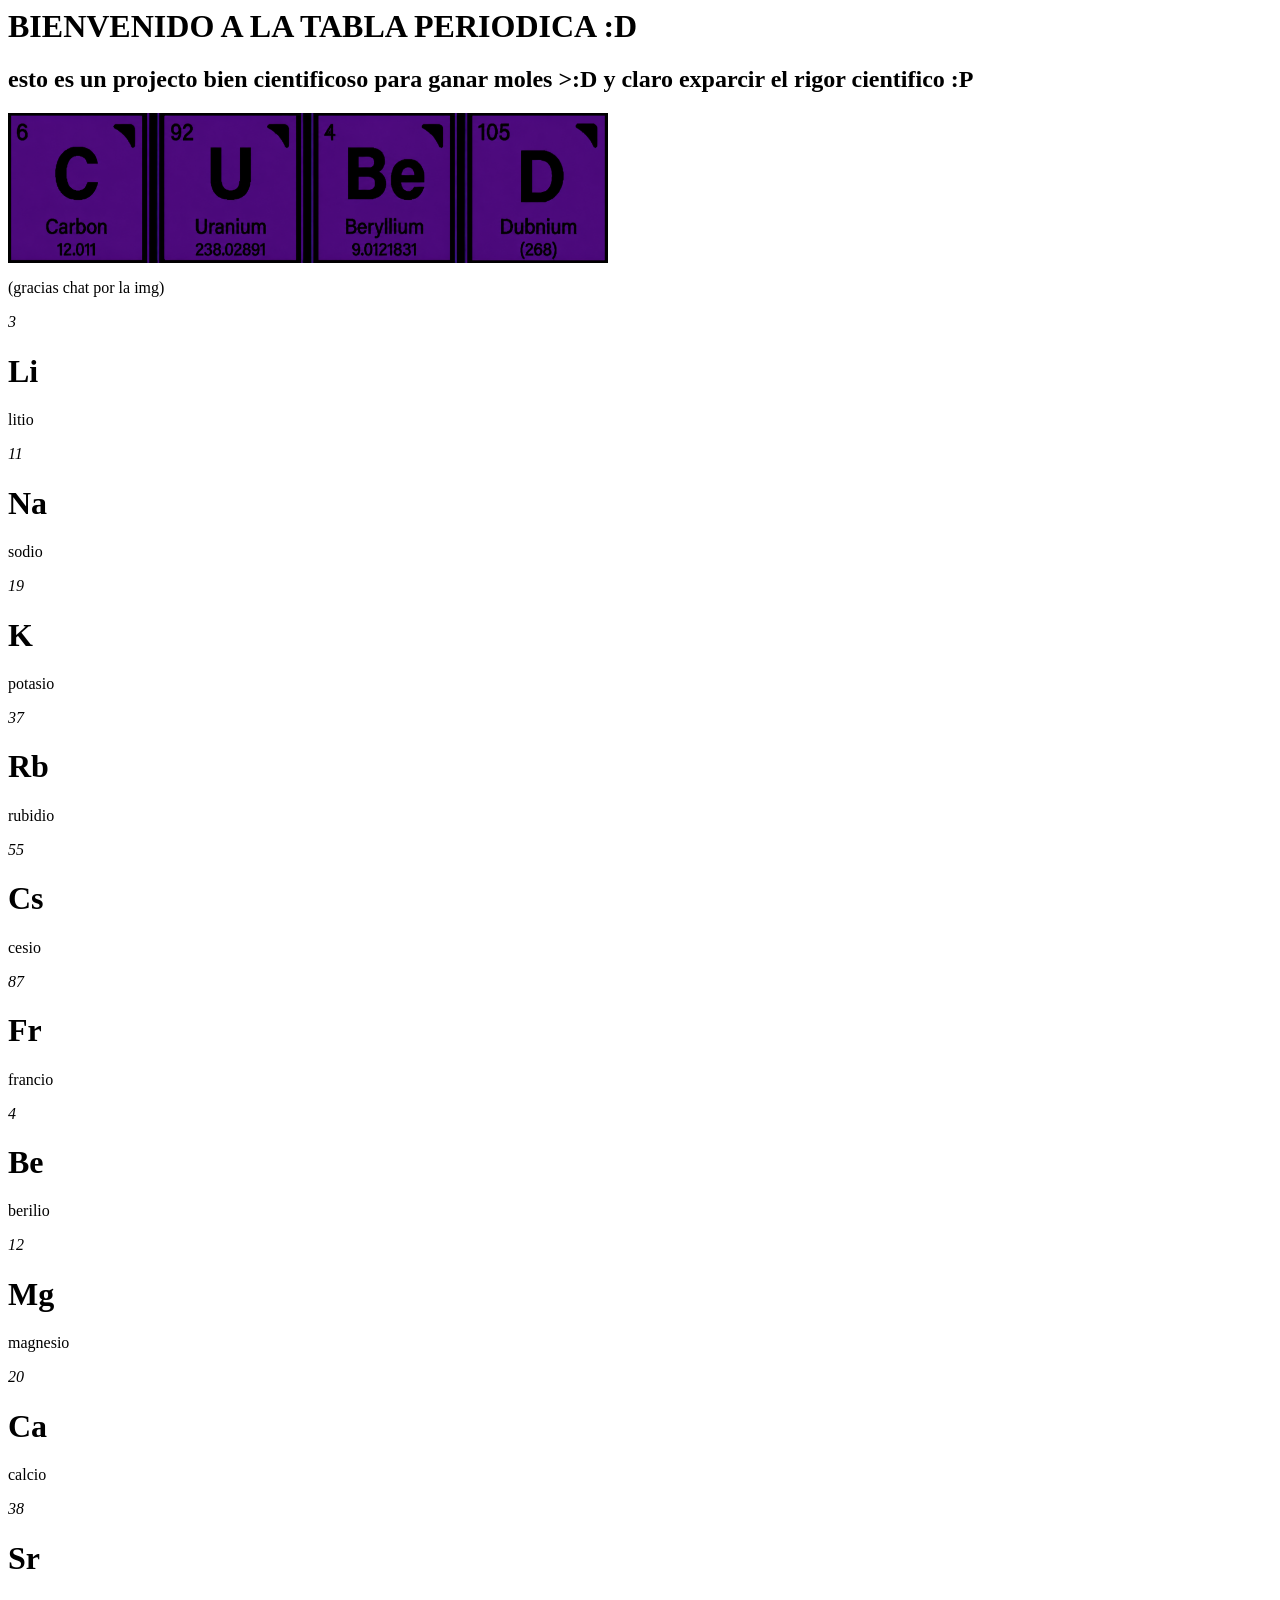
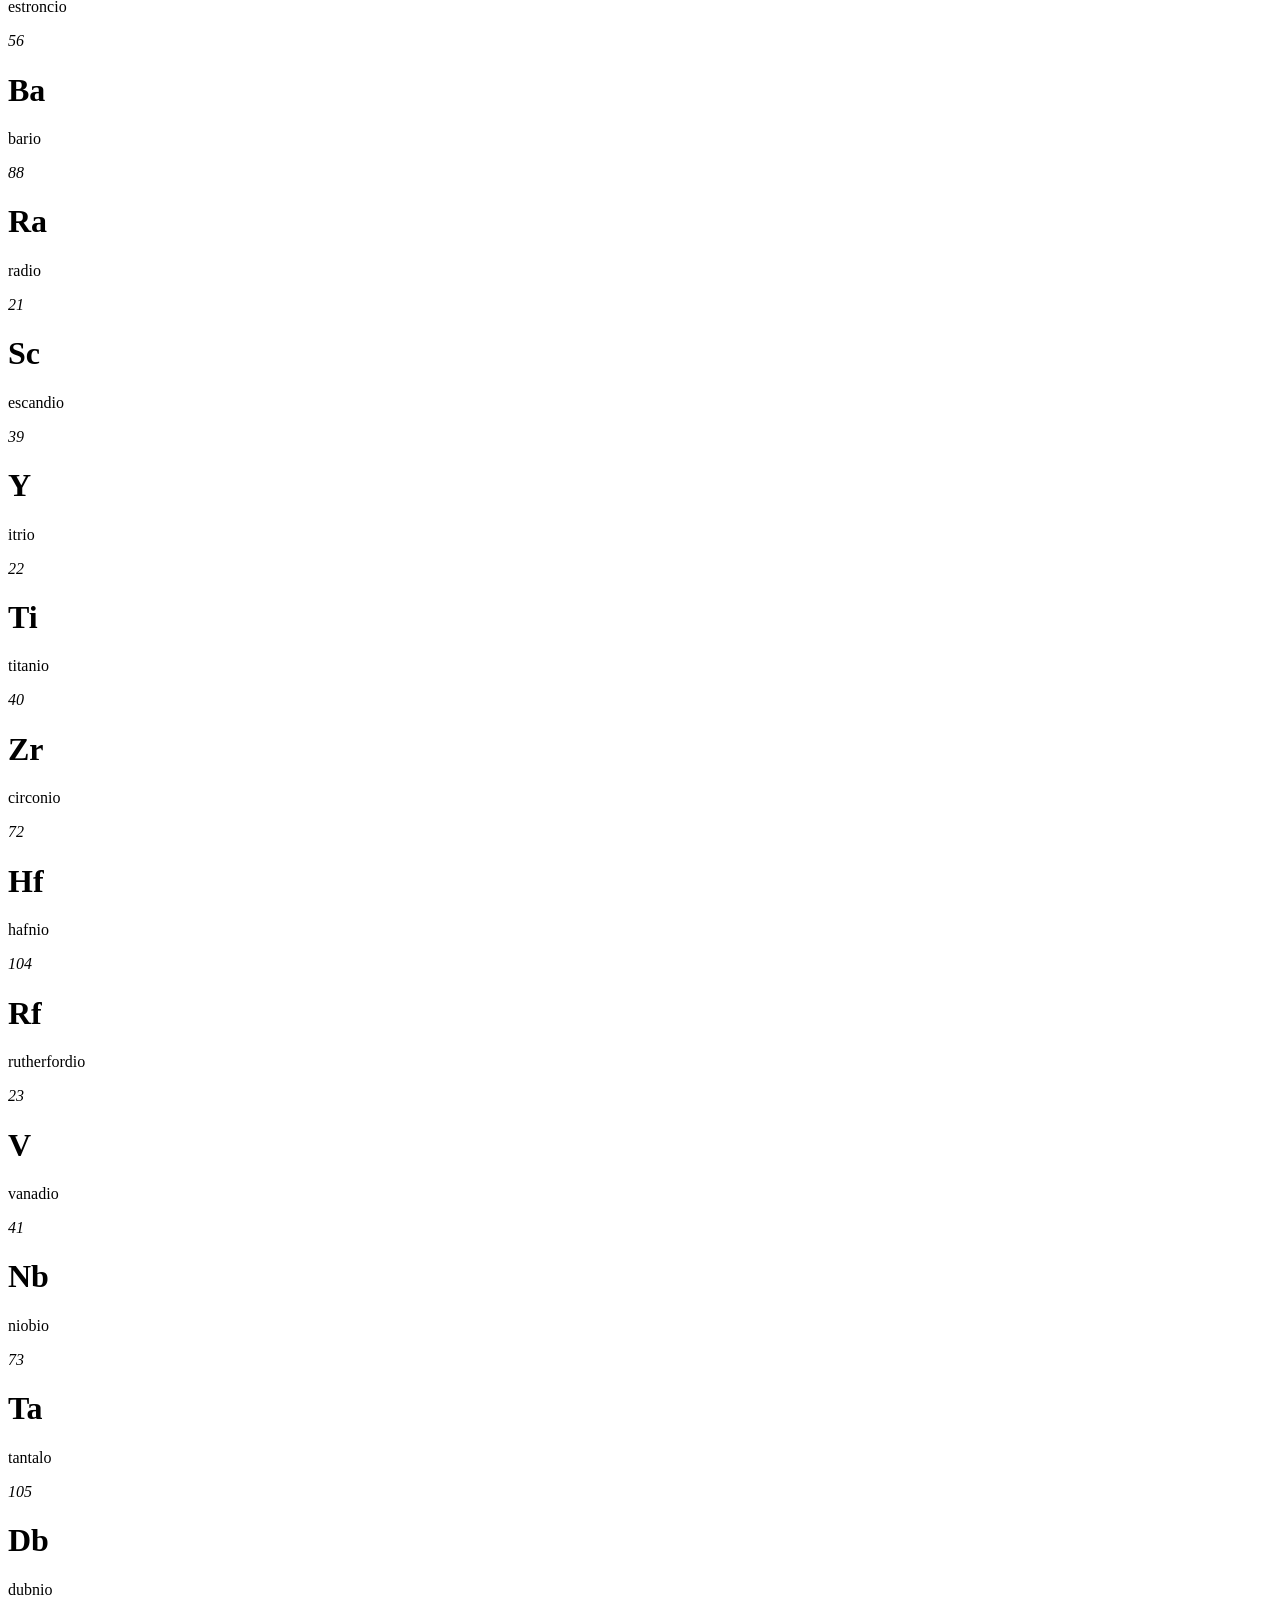
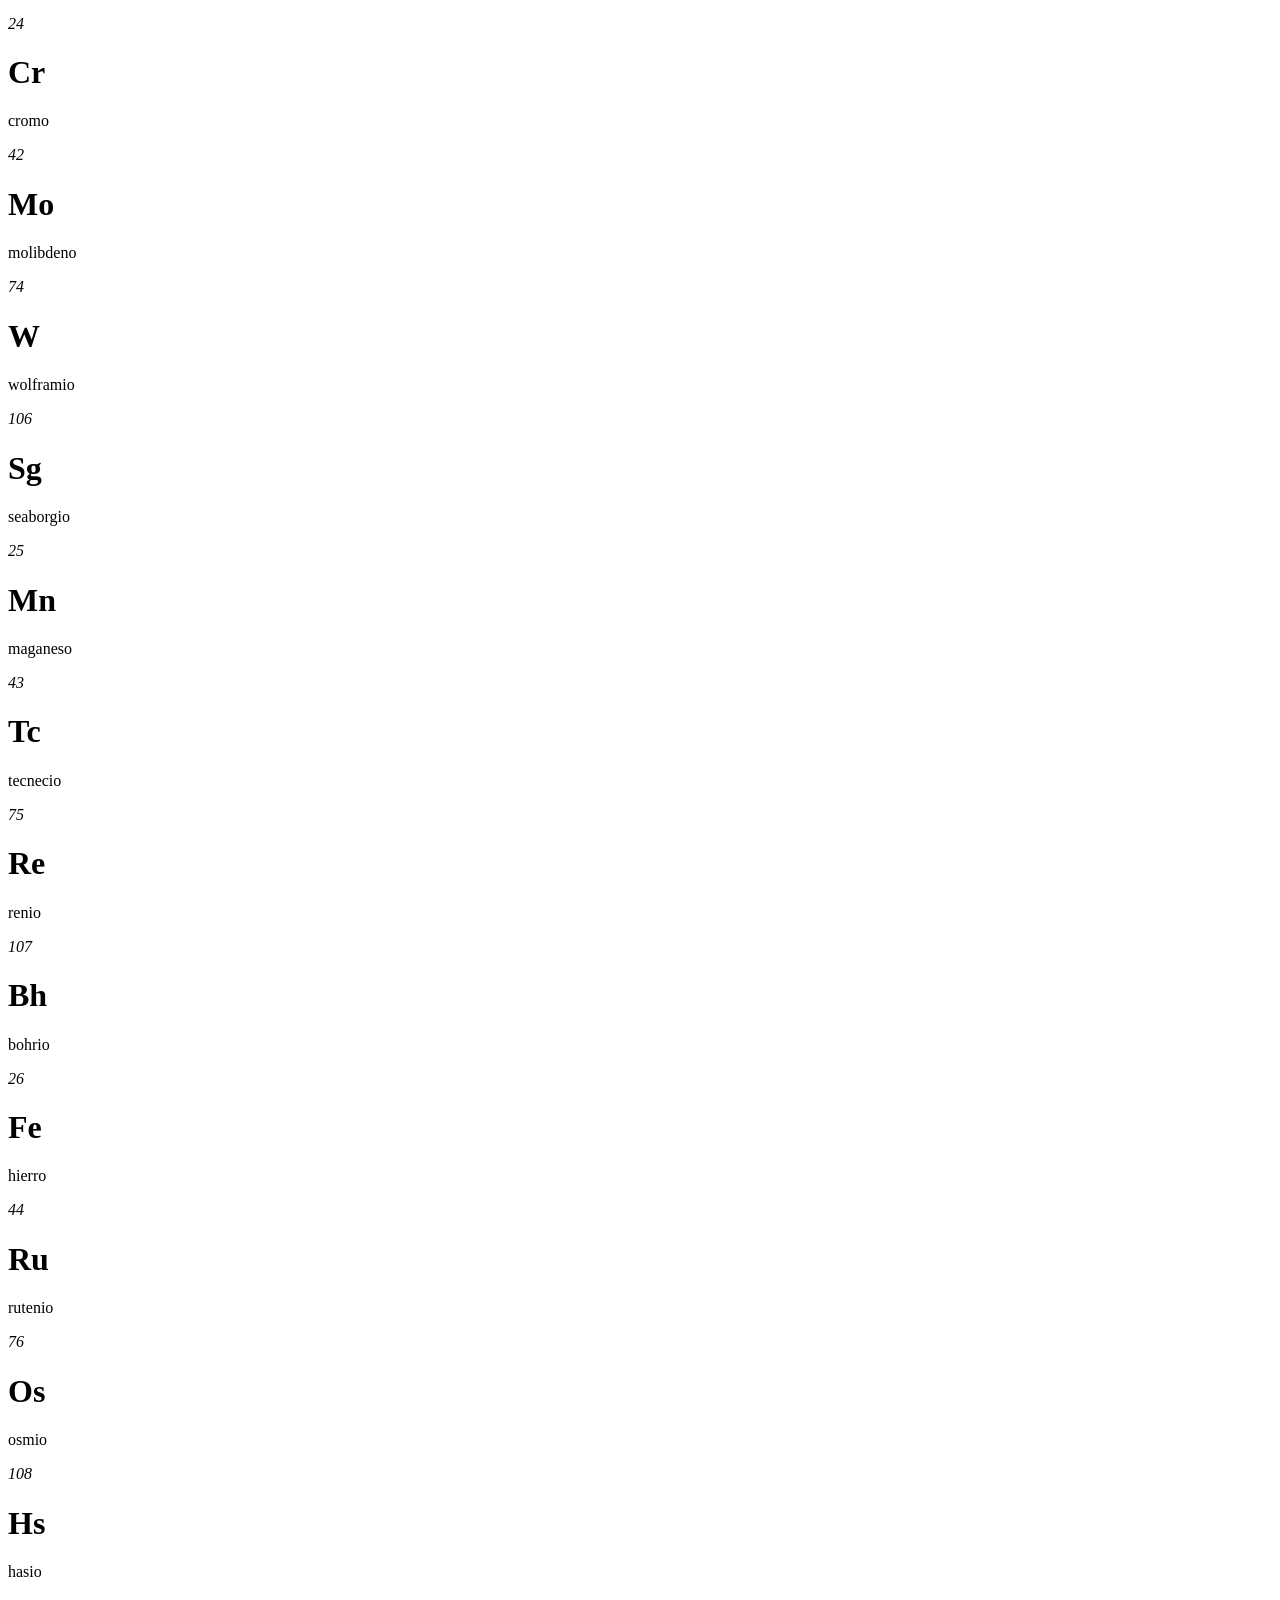
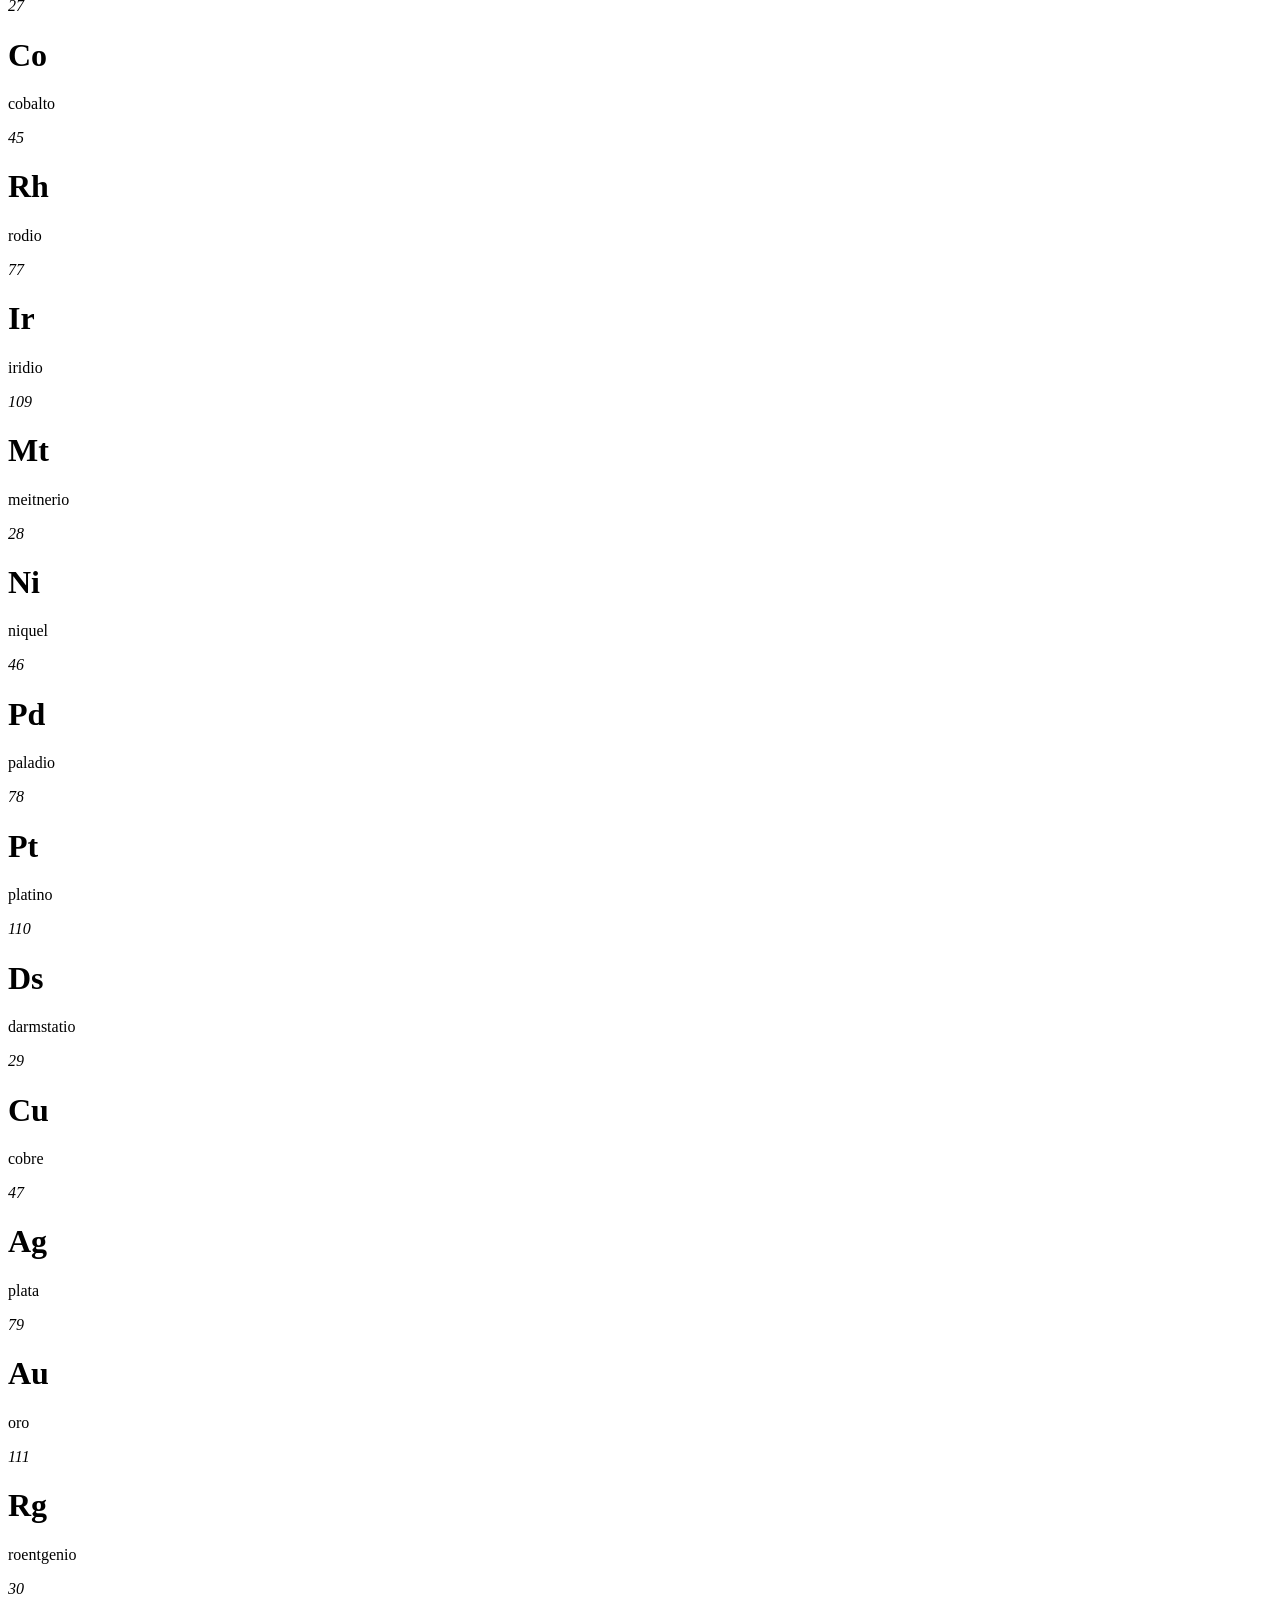
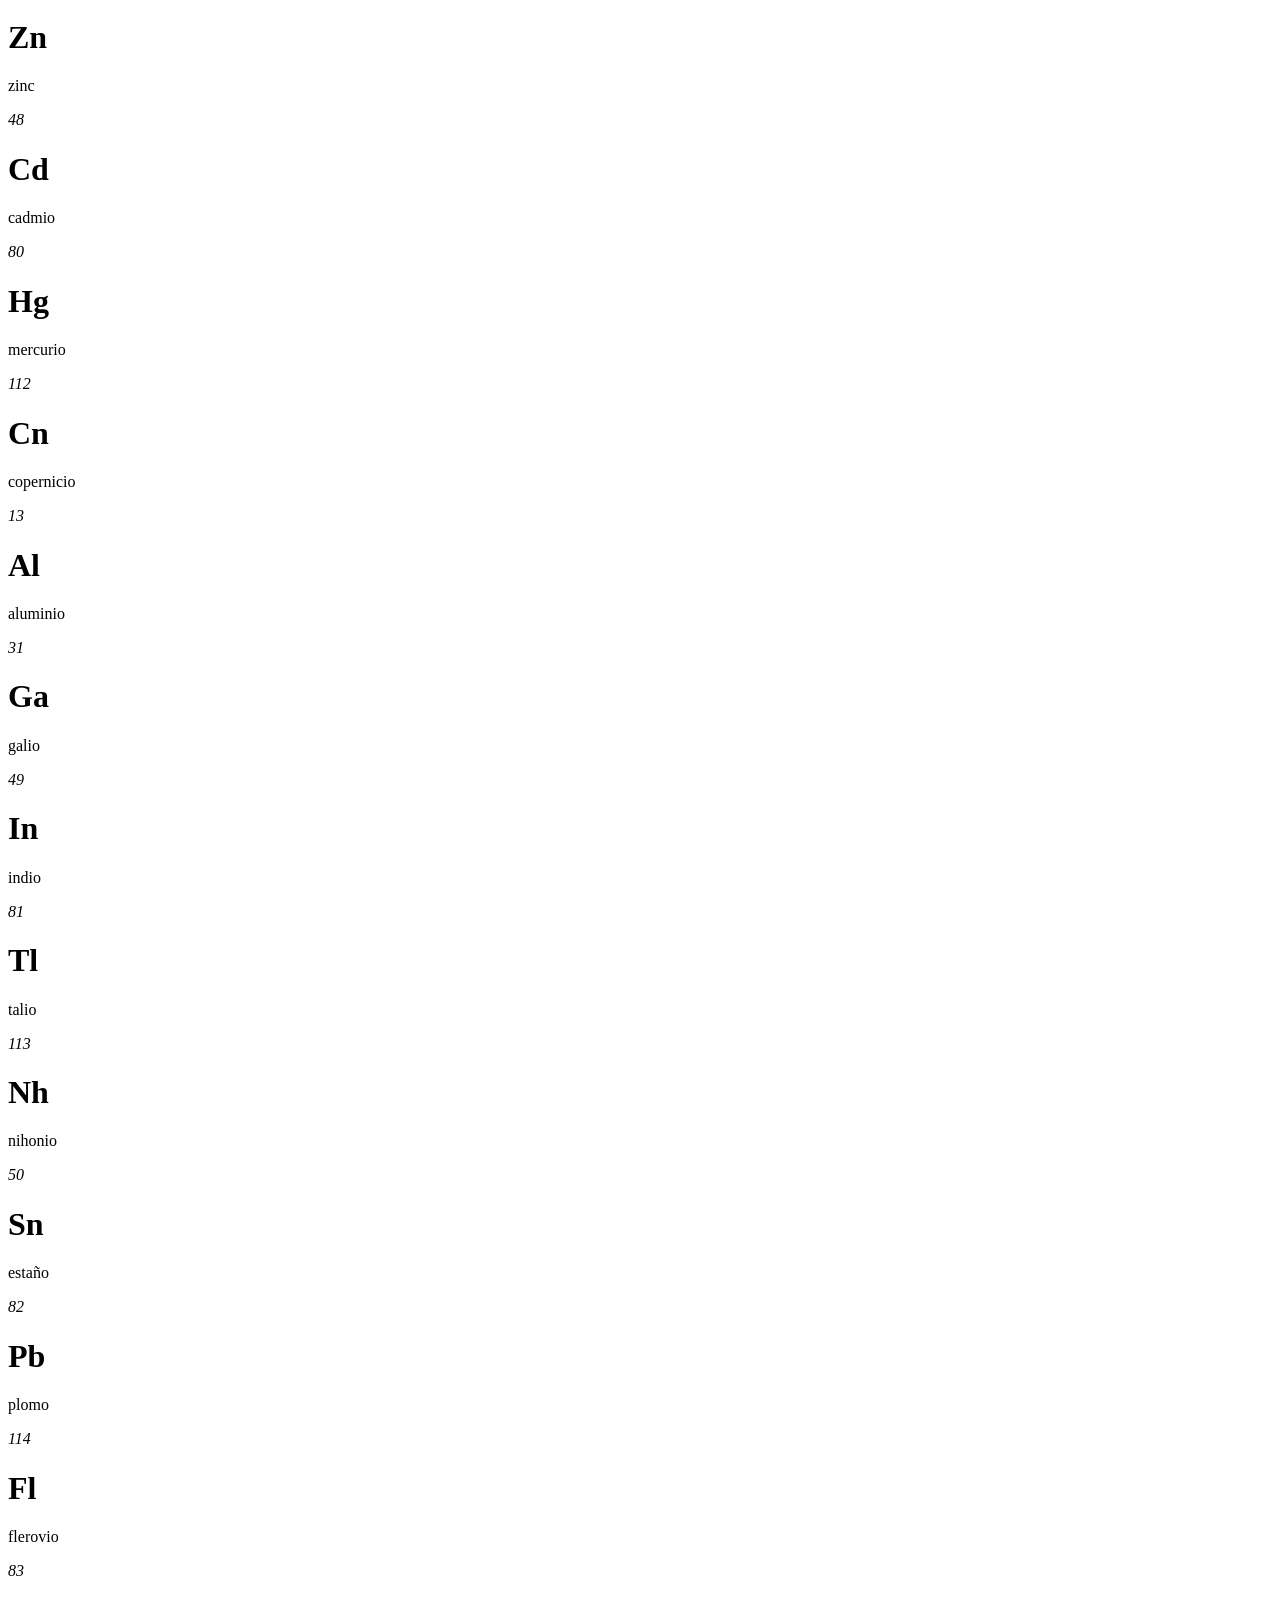
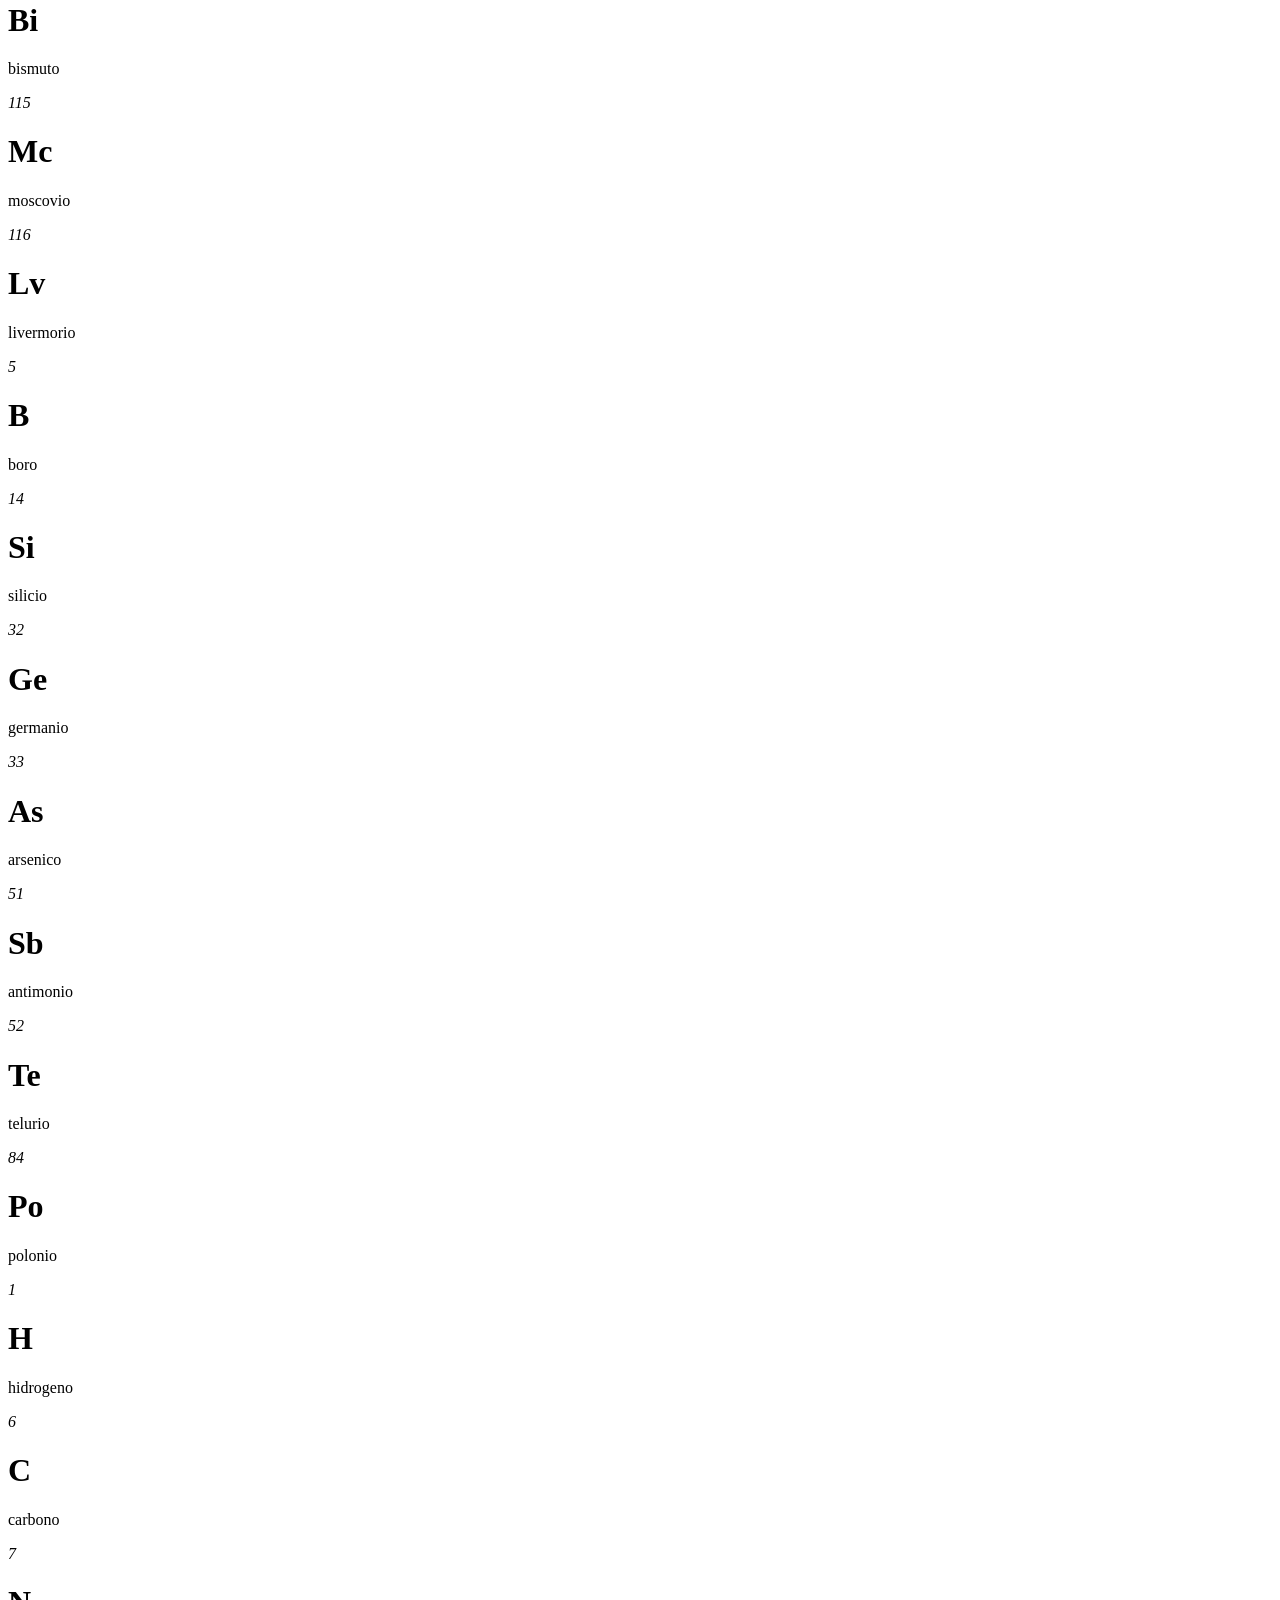
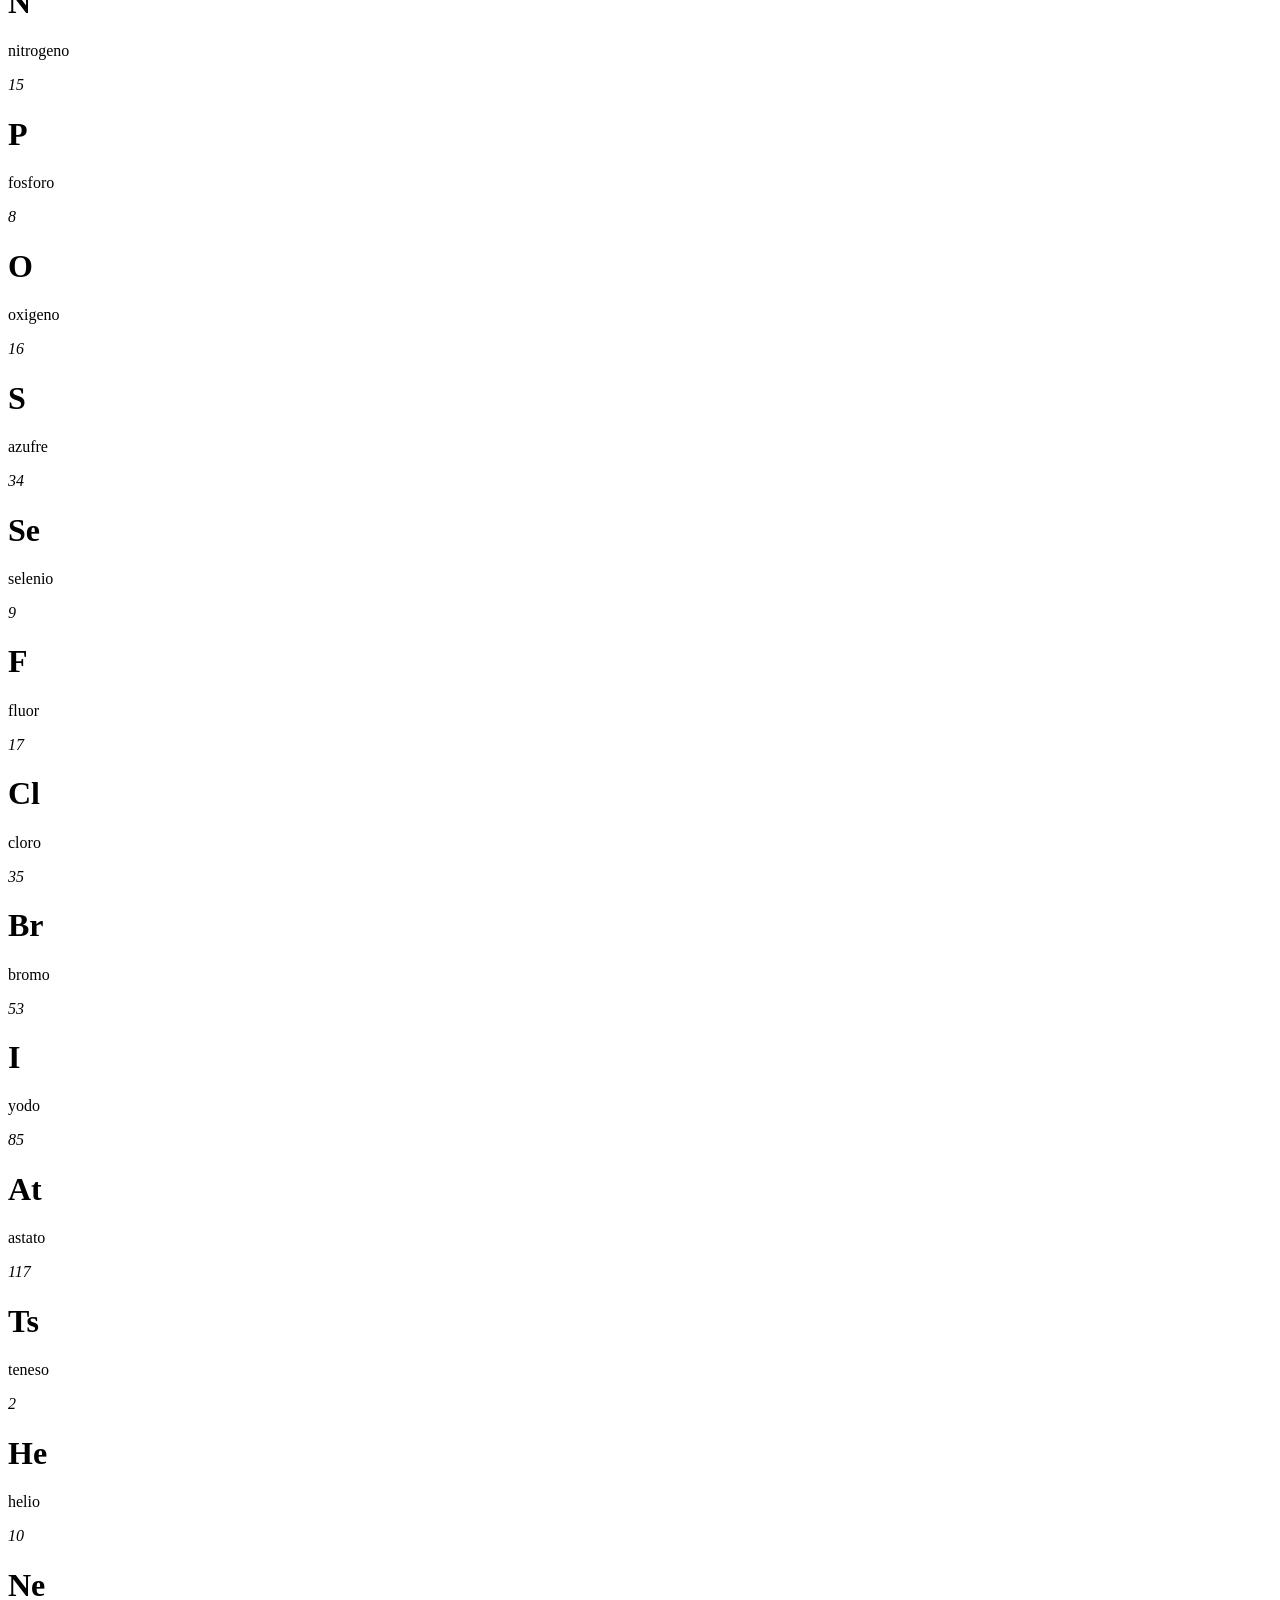
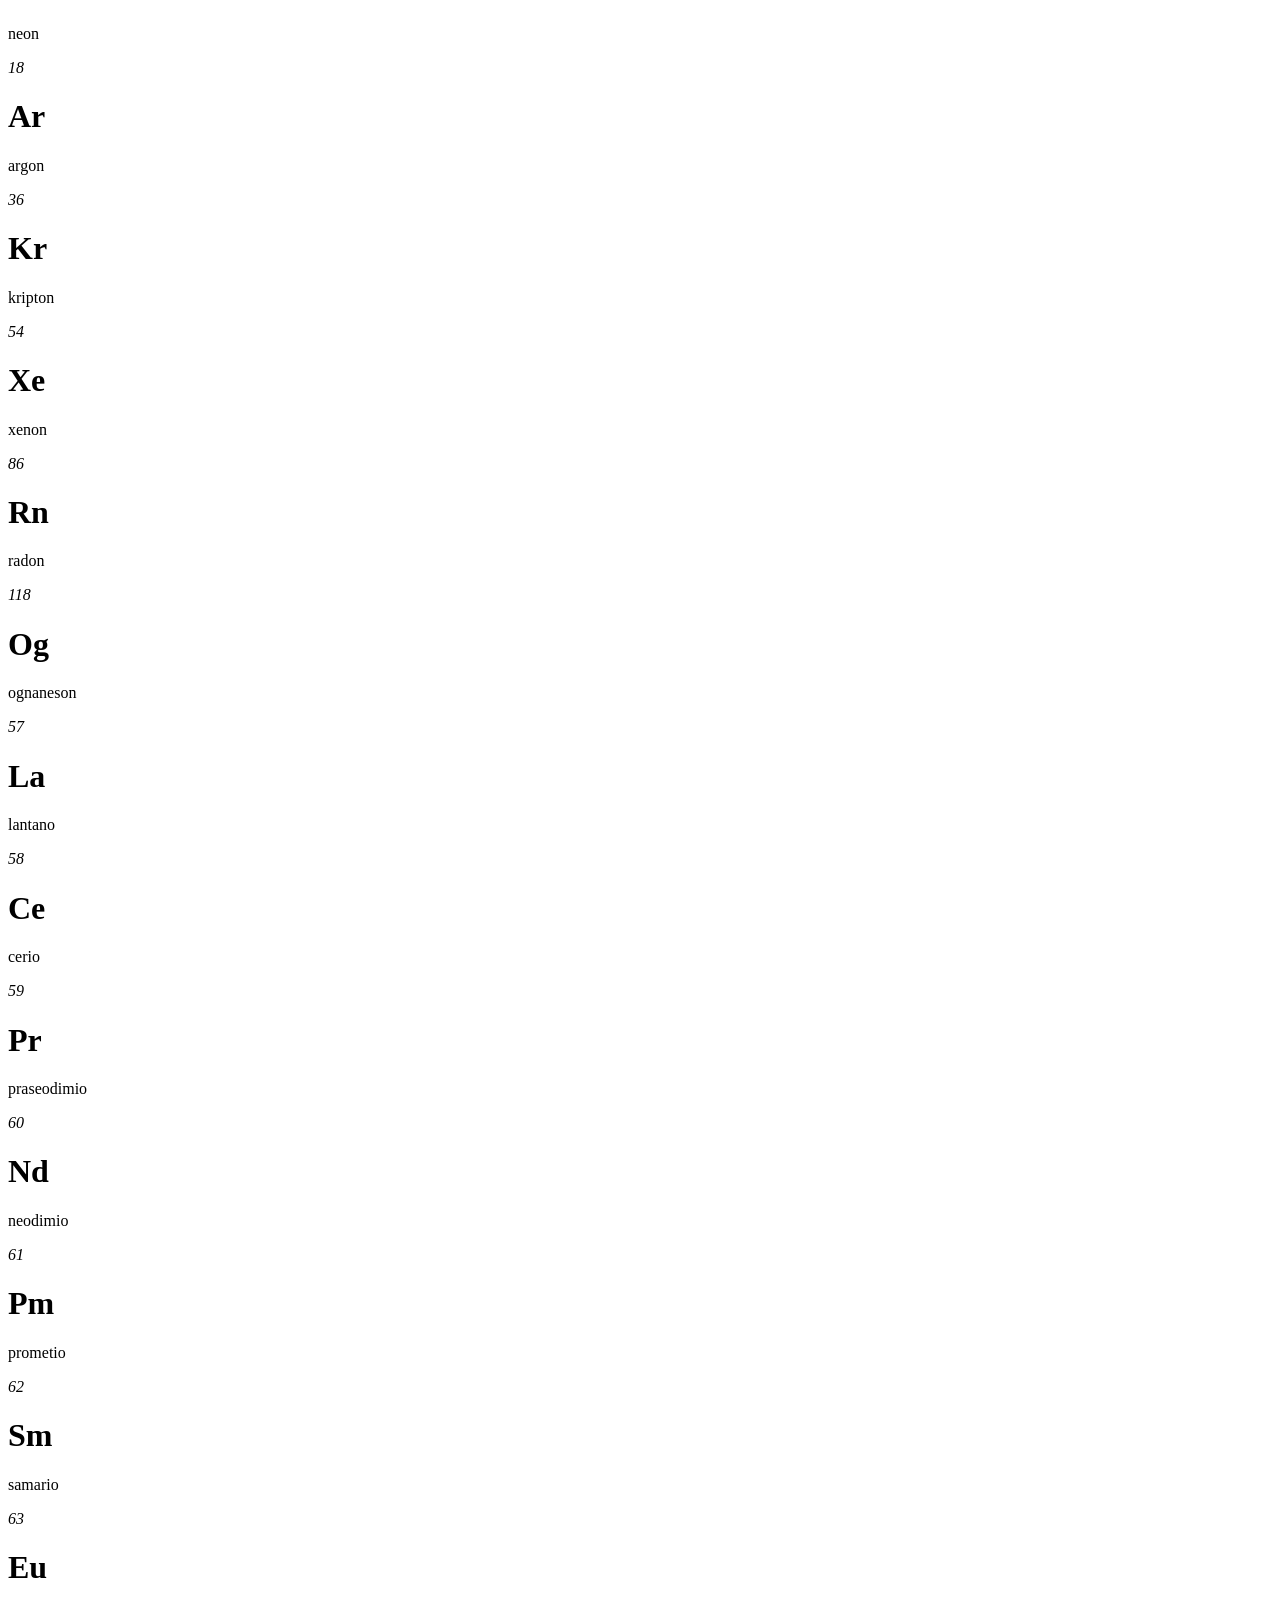
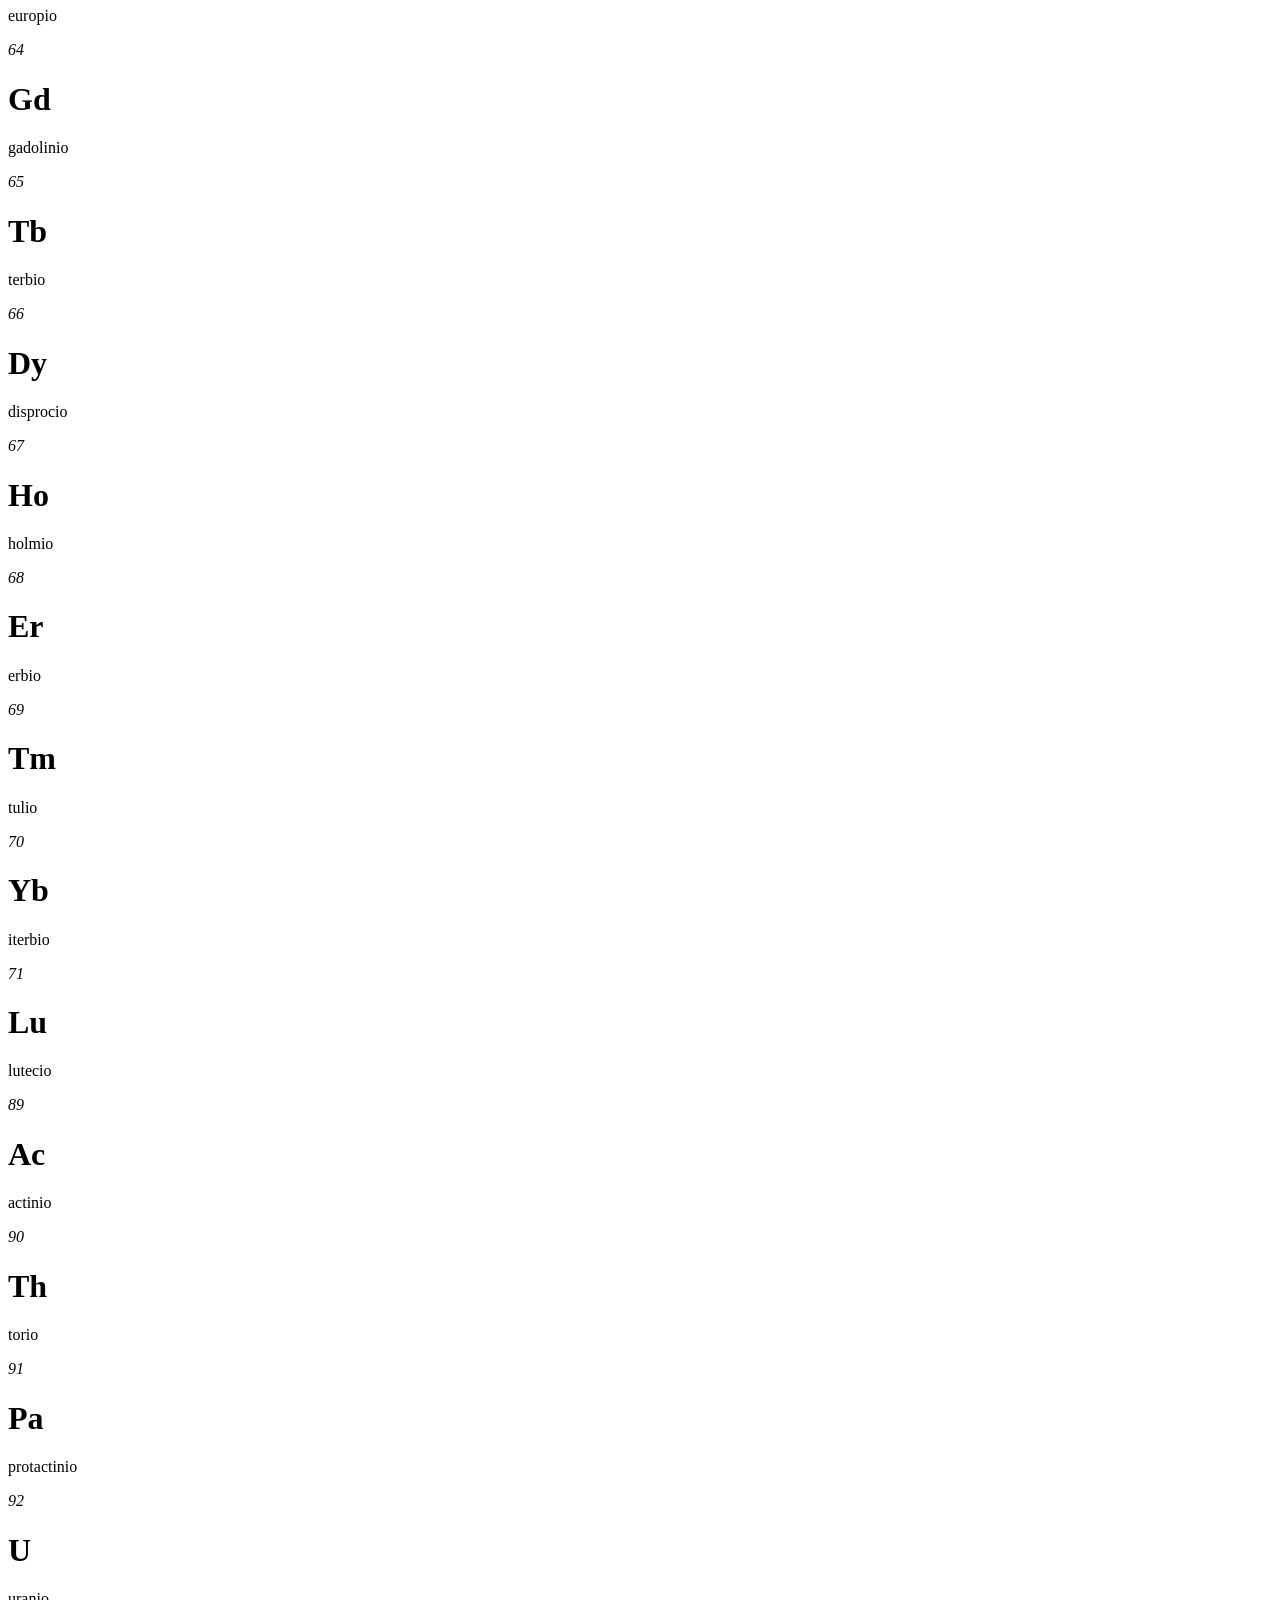
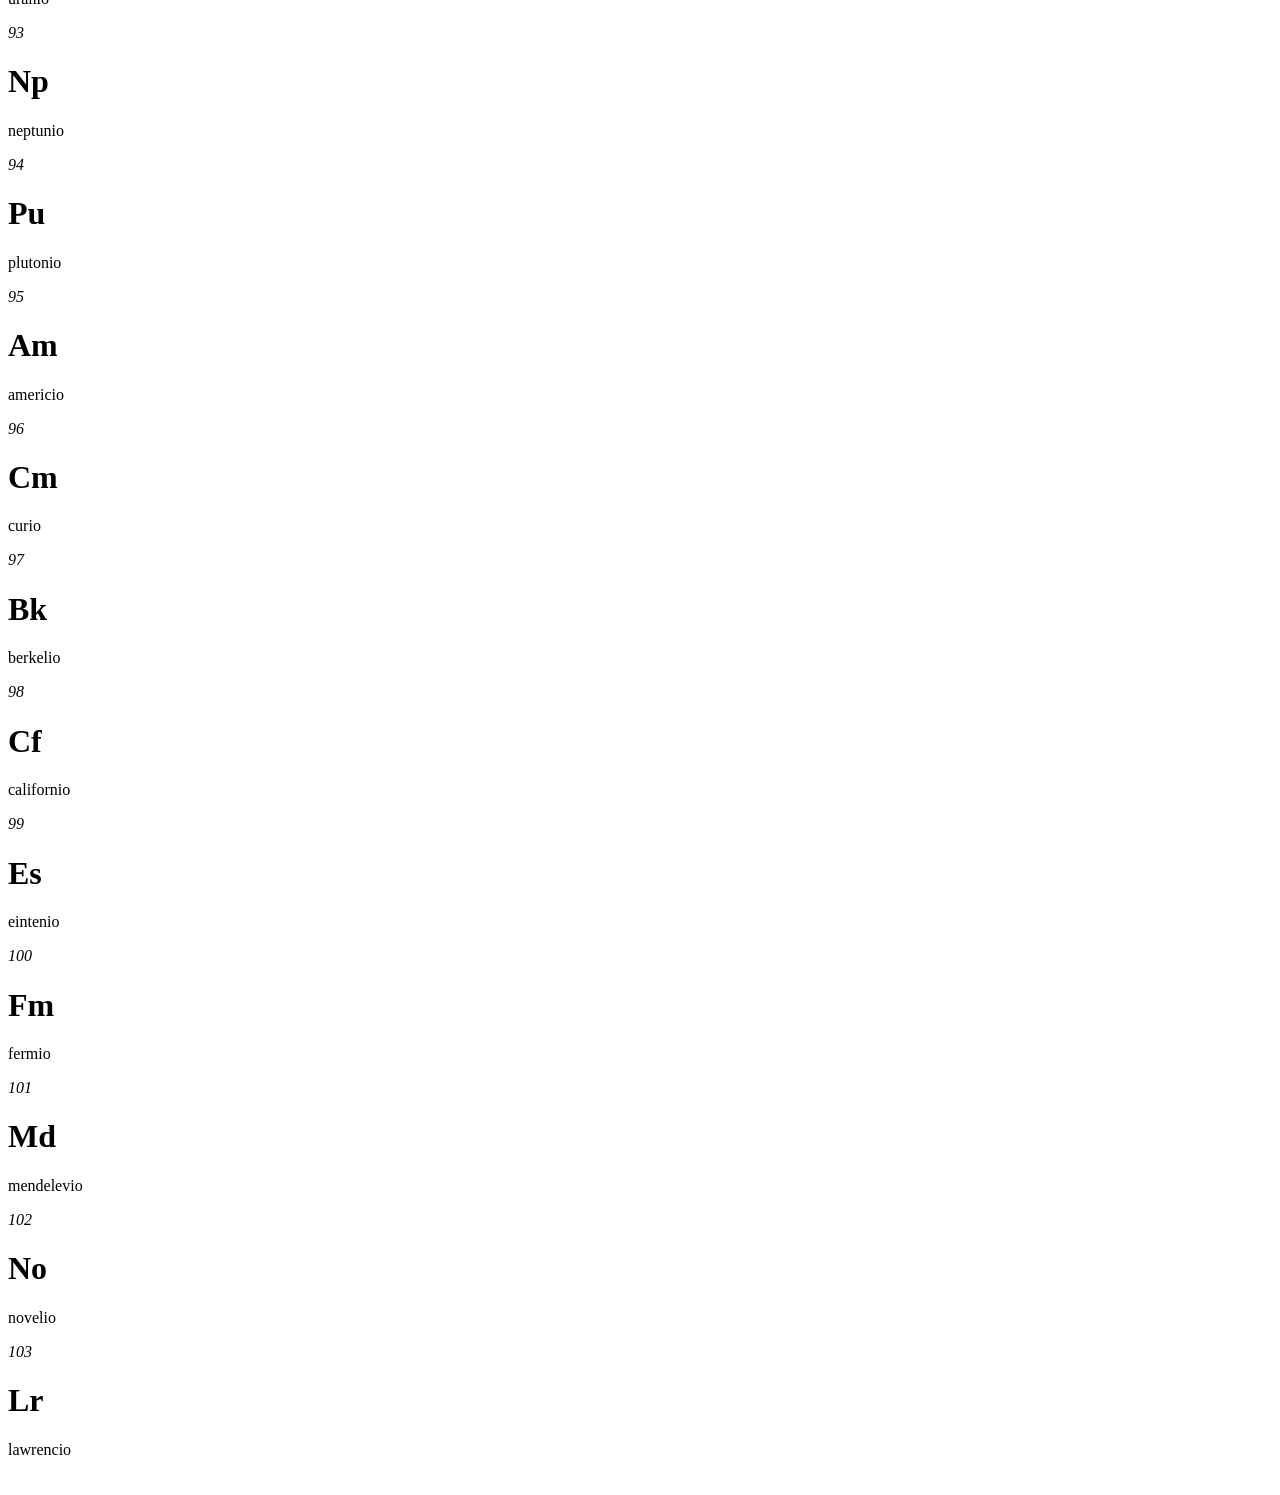
==== index.html @ 93780302 "Add files via upload" ====
<html>
    <head>
        <meta charset="UTF-8">
        <title>LA TABLA PERIODICA :D</title>
        <link rel="icon" type="image/png" href="cosodlapagina.webp">
        <meta name="viewport" content="width=device-width, initial-scale=1.0">
       <link rel="stylesheet" href="style.css">
    </head>
    <body>
        <div class="title">
            <h1>BIENVENIDO A LA TABLA PERIODICA :D</h1>
        </div>
        <h2>esto es un projecto bien cientificoso para ganar moles >:D y claro exparcir el rigor cientifico :P</h2>    
        <a href="https://cubed.hackclub.com/">
            <img src="Deep Violet Periodic Table Tiles.png" height="150" width="600">
        </a>
        <p>(gracias chat por la img)</p>
        <div class="tabla">
            <div class="alcalinos">
                <div class="litio">
                <i>3</i>
                <h1>Li</h1>
                <p>litio</p>
                </div>
                <div class="sodio">
                <i>11</i>
                <h1>Na</h1>
                <p>sodio</p>
                </div>
                <div class="potasio">
                <i>19</i>
                <h1>K</h1>
                <p>potasio</p>
                </div>
                <div class="rubidio">
                <i>37</i>
                <h1>Rb</h1>
                <p>rubidio</p>
                </div>
                <div class="cesio">
                <i>55</i>
                <h1>Cs</h1>
                <p>cesio</p>
                </div>
                <div class="francio">
                <i>87</i>
                <h1>Fr</h1>
                <p>francio</p>
                </div>
            </div> 
            <div class="alcalinoterreos">
                <div class="berilio">
                <i>4</i>
                <h1>Be</h1>
                <p>berilio</p>
                </div>
                <div class="magnesio">
                <i>12</i>
                <h1>Mg</h1>
                <p>magnesio</p>
                </div>
                <div class="calcio">
                <i>20</i>
                <h1>Ca</h1>
                <p>calcio</p>
                </div>
                <div class="estroncio">
                <i>38</i>
                <h1>Sr</h1>
                <p>estroncio</p>
                </div>
                <div class="bario">
                <i>56</i>
                <h1>Ba</h1>
                <p>bario</p>
                </div>
                <div class="radio">
                <i>88</i>
                <h1>Ra</h1>
                <p>radio</p>
                </div>
            </div>
            <div class="metalesdtransi">
                <div class="escandio">
                <i>21</i>
                <h1>Sc</h1>
                <p>escandio</p>
                </div>
                <div class="itrio">
                <i>39</i>
                <h1>Y</h1>
                <p>itrio</p>
                </div>
                <div class="titanio">
                <i>22</i>
                <h1>Ti</h1>
                <p>titanio</p>
                </div>
                <div class="circonio">
                <i>40</i>
                <h1>Zr</h1>
                <p>circonio</p>
                </div>
                <div class="hafnio">
                <i>72</i>
                <h1>Hf</h1>
                <p>hafnio</p>
                </div>
                <div class="rutherfordio">
                <i>104</i>
                <h1>Rf</h1>
                <p>rutherfordio</p>
                </div>
                <div class="vanadio">
                <i>23</i>
                <h1>V</h1>
                <p>vanadio</p>
                </div>
                <div class="niobio">
                <i>41</i>
                <h1>Nb</h1>
                <p>niobio</p>
                </div>
                <div class="tantalo">
                <i>73</i>
                <h1>Ta</h1>
                <p>tantalo</p>
                </div>
                <div class="dubnio">
                <i>105</i>
                <h1>Db</h1>
                <p>dubnio</p>
                </div>
                <div class="cromo">
                <i>24</i>
                <h1>Cr</h1>
                <p>cromo</p>
                </div>
                <div class="molibdeno">
                <i>42</i>
                <h1>Mo</h1>
                <p>molibdeno</p>
                </div>
                <div class="wolframio">
                <i>74</i>
                <h1>W</h1>
                <p>wolframio</p>
                </div>
                <div class="seaborgio">
                <i>106</i>
                <h1>Sg</h1>
                <p>seaborgio</p>
                </div>
                <div class="manganeso">
                <i>25</i>
                <h1>Mn</h1>
                <p>maganeso</p>
                </div>
                <div class="tecnecio">
                <i>43</i>
                <h1>Tc</h1>
                <p>tecnecio</p>
                </div>
                <div class="renio">
                <i>75</i>
                <h1>Re</h1>
                <p>renio</p>
                </div>
                <div class="bohrio">
                <i>107</i>
                <h1>Bh</h1>
                <p>bohrio</p>
                </div>
                <div class="hierro">
                <i>26</i>
                <h1>Fe</h1>
                <p>hierro</p>
                </div>
                <div class="rutenio">
                <i>44</i>
                <h1>Ru</h1>
                <p>rutenio</p>
                </div>
                <div class="osmio">
                <i>76</i>
                <h1>Os</h1>
                <p>osmio</p>
                </div>
                <div class="hasio">
                <i>108</i>
                <h1>Hs</h1>
                <p>hasio</p>
                </div>
                <div class="cobalto">
                <i>27</i>
                <h1>Co</h1>
                <p>cobalto</p>
                </div>
                <div class="rodio">
                <i>45</i>
                <h1>Rh</h1>
                <p>rodio</p>
                </div>
                <div class="iridio">
                <i>77</i>
                <h1>Ir</h1>
                <p>iridio</p>
                </div>
                <div class="meitnerio">
                <i>109</i>
                <h1>Mt</h1>
                <p>meitnerio</p>
                </div>
                <div class="niquel">
                <i>28</i>
                <h1>Ni</h1>
                <p>niquel</p>
                </div>
                <div class="paladio">
                <i>46</i>
                <h1>Pd</h1>
                <p>paladio</p>
                </div>
                <div class="platino">
                <i>78</i>
                <h1>Pt</h1>
                <p>platino</p>
                </div>
                <div class="darmstatio">
                <i>110</i>
                <h1>Ds</h1>
                <p>darmstatio</p>
                </div>
                <div class="cobre">
                <i>29</i>
                <h1>Cu</h1>
                <p>cobre</p>
                </div>
                <div class="plata">
                <i>47</i>
                <h1>Ag</h1>
                <p>plata</p>
                </div>
                <div class="oro">
                <i>79</i>
                <h1>Au</h1>
                <p>oro</p>
                </div>
                <div class="roentgenio">
                <i>111</i>
                <h1>Rg</h1>
                <p>roentgenio</p>
                </div>
                <div class="zinc">
                <i>30</i>
                <h1>Zn</h1>
                <p>zinc</p>
                </div>
                <div class="cadmio">
                <i>48</i>
                <h1>Cd</h1>
                <p>cadmio</p>
                </div>
                <div class="mercurio">
                <i>80</i>
                <h1>Hg</h1>
                <p>mercurio</p>
                </div>
                <div class="copernicio">
                <i>112</i>
                <h1>Cn</h1>
                <p>copernicio</p>
                </div>
            </div>
            <div class="metalesp">
                <div class="aluminio">
                <i>13</i>
                <h1>Al</h1>
                <p>aluminio</p>
                </div>
                <div class="galio">
                <i>31</i>
                <h1>Ga</h1>
                <p>galio</p>
                </div>
                <div class="indio">
                <i>49</i>
                <h1>In</h1>
                <p>indio</p>
                </div>
                <div class="talio">
                <i>81</i>
                <h1>Tl</h1>
                <p>talio</p>
                </div>
                <div class="nihonio">
                <i>113</i>
                <h1>Nh</h1>
                <p>nihonio</p>
                </div>
                <div class="estaño">
                <i>50</i>
                <h1>Sn</h1>
                <p>estaño</p>
                </div>
                <div class="plomo">
                <i>82</i>
                <h1>Pb</h1>
                <p>plomo</p>
                </div>
                <div class="flerovio">
                <i>114</i>
                <h1>Fl</h1>
                <p>flerovio</p>
                </div>
                <div class="bismuto">
                <i>83</i>
                <h1>Bi</h1>
                <p>bismuto</p>
                </div>
                <div class="moscovio">
                <i>115</i>
                <h1>Mc</h1>
                <p>moscovio</p>
                </div>
                <div class="livermorio">
                <i>116</i>
                <h1>Lv</h1>
                <p>livermorio</p>
                </div>
            </div>
            <div class="metaloides">
                <div class="boro">
                <i>5</i>
                <h1>B</h1>
                <p>boro</p>
                </div>
                <div class="silicio">
                <i>14</i>
                <h1>Si</h1>
                <p>silicio</p>
                </div>
                <div class="germanio">
                <i>32</i>
                <h1>Ge</h1>
                <p>germanio</p>
                </div>
                <div class="arsenico">
                <i>33</i>
                <h1>As</h1>
                <p>arsenico</p>
                </div>
                <div class="antimonio">
                <i>51</i>
                <h1>Sb</h1>
                <p>antimonio</p>
                </div>
                <div class="telurio">
                <i>52</i>
                <h1>Te</h1>
                <p>telurio</p>
                </div>
                <div class="polonio">
                <i>84</i>
                <h1>Po</h1>
                <p>polonio</p>
                </div>
            </div>
            <div class="nometales">
                <div class="hidrogeno">
                <i>1</i>
                <h1>H</h1>
                <p>hidrogeno</p>
                </div>
                <div class="carbono">
                <i>6</i>
                <h1>C</h1>
                <p>carbono</p>
                </div>
                <div class="nitrogeno">
                <i>7</i>
                <h1>N</h1>
                <p>nitrogeno</p>
                </div>
                <div class="fosforo">
                <i>15</i>
                <h1>P</h1>
                <p>fosforo</p>
                </div>
                <div class="oxigeno">
                <i>8</i>
                <h1>O</h1>
                <p>oxigeno</p>
                </div>
                <div class="azufre">
                <i>16</i>
                <h1>S</h1>
                <p>azufre</p>
                </div>
                <div class="selenio">
                <i>34</i>
                <h1>Se</h1>
                <p>selenio</p>
                </div>
            </div>
            <div class="halogenos">
                <div class="fluor">
                <i>9</i>
                <h1>F</h1>
                <p>fluor</p>
                </div>
                <div class="cloro">
                <i>17</i>
                <h1>Cl</h1>
                <p>cloro</p>
                </div>
                <div class="bromo">
                <i>35</i>
                <h1>Br</h1>
                <p>bromo</p>
                </div>
                <div class="yodo">
                <i>53</i>
                <h1>I</h1>
                <p>yodo</p>
                </div>
                <div class="astato">
                <i>85</i>
                <h1>At</h1>
                <p>astato</p>
                </div>
                <div class="teneso">
                <i>117</i>
                <h1>Ts</h1>
                <p>teneso</p>
                </div>
            </div>
            <div class="gasesnobles">
                <div class="helio">
                <i>2</i>
                <h1>He</h1>
                <p>helio</p>
                </div>
                <div class="neon">
                <i>10</i>
                <h1>Ne</h1>
                <p>neon</p>
                </div>
                <div class="argon">
                <i>18</i>
                <h1>Ar</h1>
                <p>argon</p>
                </div>
                <div class="kripton">
                <i>36</i>
                <h1>Kr</h1>
                <p>kripton</p>
                </div>
                <div class="xenon">
                <i>54</i>
                <h1>Xe</h1>
                <p>xenon</p>
                </div>
                <div class="radon">
                <i>86</i>
                <h1>Rn</h1>
                <p>radon</p>
                </div>
                <div class="ognaneson">
                <i>118</i>
                <h1>Og</h1>
                <p>ognaneson</p>
                </div>
            </div>
            <div class="lantanidos">
                <div class="lantano">
                <i>57</i>
                <h1>La</h1>
                <p>lantano</p>
                </div>
                <div class="cerio">
                <i>58</i>
                <h1>Ce</h1>
                <p>cerio</p>
                </div>
                <div class="praseodimio">
                <i>59</i>
                <h1>Pr</h1>
                <p>praseodimio</p>
                </div>
                <div class="neodimio">
                <i>60</i>
                <h1>Nd</h1>
                <p>neodimio</p>
                </div>
                <div class="prometio">
                <i>61</i>
                <h1>Pm</h1>
                <p>prometio</p>
                </div>
                <div class="samario">
                <i>62</i>
                <h1>Sm</h1>
                <p>samario</p>
                </div>
                <div class="europio">
                <i>63</i>
                <h1>Eu</h1>
                <p>europio</p>
                </div>
                <div class="gadolinio">
                <i>64</i>
                <h1>Gd</h1>
                <p>gadolinio</p>
                </div>
                <div class="terbio">
                <i>65</i>
                <h1>Tb</h1>
                <p>terbio</p>
                </div>
                <div class="disprosio">
                <i>66</i>
                <h1>Dy</h1>
                <p>disprocio</p>
                </div>
                <div class="holmio">
                <i>67</i>
                <h1>Ho</h1>
                <p>holmio</p>
                </div>
                <div class="erbio">
                <i>68</i>
                <h1>Er</h1>
                <p>erbio</p>
                </div>
                <div class="tulio">
                <i>69</i>
                <h1>Tm</h1>
                <p>tulio</p>
                </div>
                <div class="iterbio">
                <i>70</i>
                <h1>Yb</h1>
                <p>iterbio</p>
                </div>
                <div class="lutecio">
                <i>71</i>
                <h1>Lu</h1>
                <p>lutecio</p>
                </div>
            </div>
            <div class="actinidos">
                <div class="actinio">
                <i>89</i>
                <h1>Ac</h1>
                <p>actinio</p>
                </div>
                <div class="torio">
                <i>90</i>
                <h1>Th</h1>
                <p>torio</p>
                </div>
                <div class="protactinio">
                <i>91</i>
                <h1>Pa</h1>
                <p>protactinio</p>
                </div>
                <div class="uranio">
                <i>92</i>
                <h1>U</h1>
                <p>uranio</p>
                </div>
                <div class="neptunio">
                <i>93</i>
                <h1>Np</h1>
                <p>neptunio</p>
                </div>
                <div class="plutonio">
                <i>94</i>
                <h1>Pu</h1>
                <p>plutonio</p>
                </div>
                <div class="americio">
                <i>95</i>
                <h1>Am</h1>
                <p>americio</p>
                </div>
                <div class="curio">
                <i>96</i>
                <h1>Cm</h1>
                <p>curio</p>
                </div>
                <div class="berkelio">
                <i>97</i>
                <h1>Bk</h1>
                <p>berkelio</p>
                </div>
                <div class="californio">
                <i>98</i>
                <h1>Cf</h1>
                <p>californio</p>
                </div>
                <div class="einstenio">
                <i>99</i>
                <h1>Es</h1>
                <p>eintenio</p>
                </div>
                <div class="fermio">
                <i>100</i>
                <h1>Fm</h1>
                <p>fermio</p>
                </div>
                <div class="mendelevio">
                <i>101</i>
                <h1>Md</h1>
                <p>mendelevio</p>
                </div>
                <div class="nobelio">
                <i>102</i>
                <h1>No</h1>
                <p>novelio</p>
                </div>
                <div class="lawrencio">
                <i>103</i>
                <h1>Lr</h1>
                <p>lawrencio</p>
                </div>
            </div>
        </div>
        <div class="element-tooltip" id="element-tooltip" aria-hidden="true">
            <img class="element-tooltip__image" alt="">
            <h2 class="element-tooltip__symbol"></h2>
            <p class="element-tooltip__name"></p>
            <div class="element-tooltip__details">
                <p class="element-tooltip__number"></p>
                <p class="element-tooltip__protons"></p>
                <p class="element-tooltip__electrons"></p>
                <p class="element-tooltip__neutrons"></p>
                <p class="element-tooltip__mass"></p>
                <p class="element-tooltip__category"></p>
                <p class="element-tooltip__configuration"></p>
            </div>
        </div>
        <script src="tooltip.js"></script>
    </body>
</html>
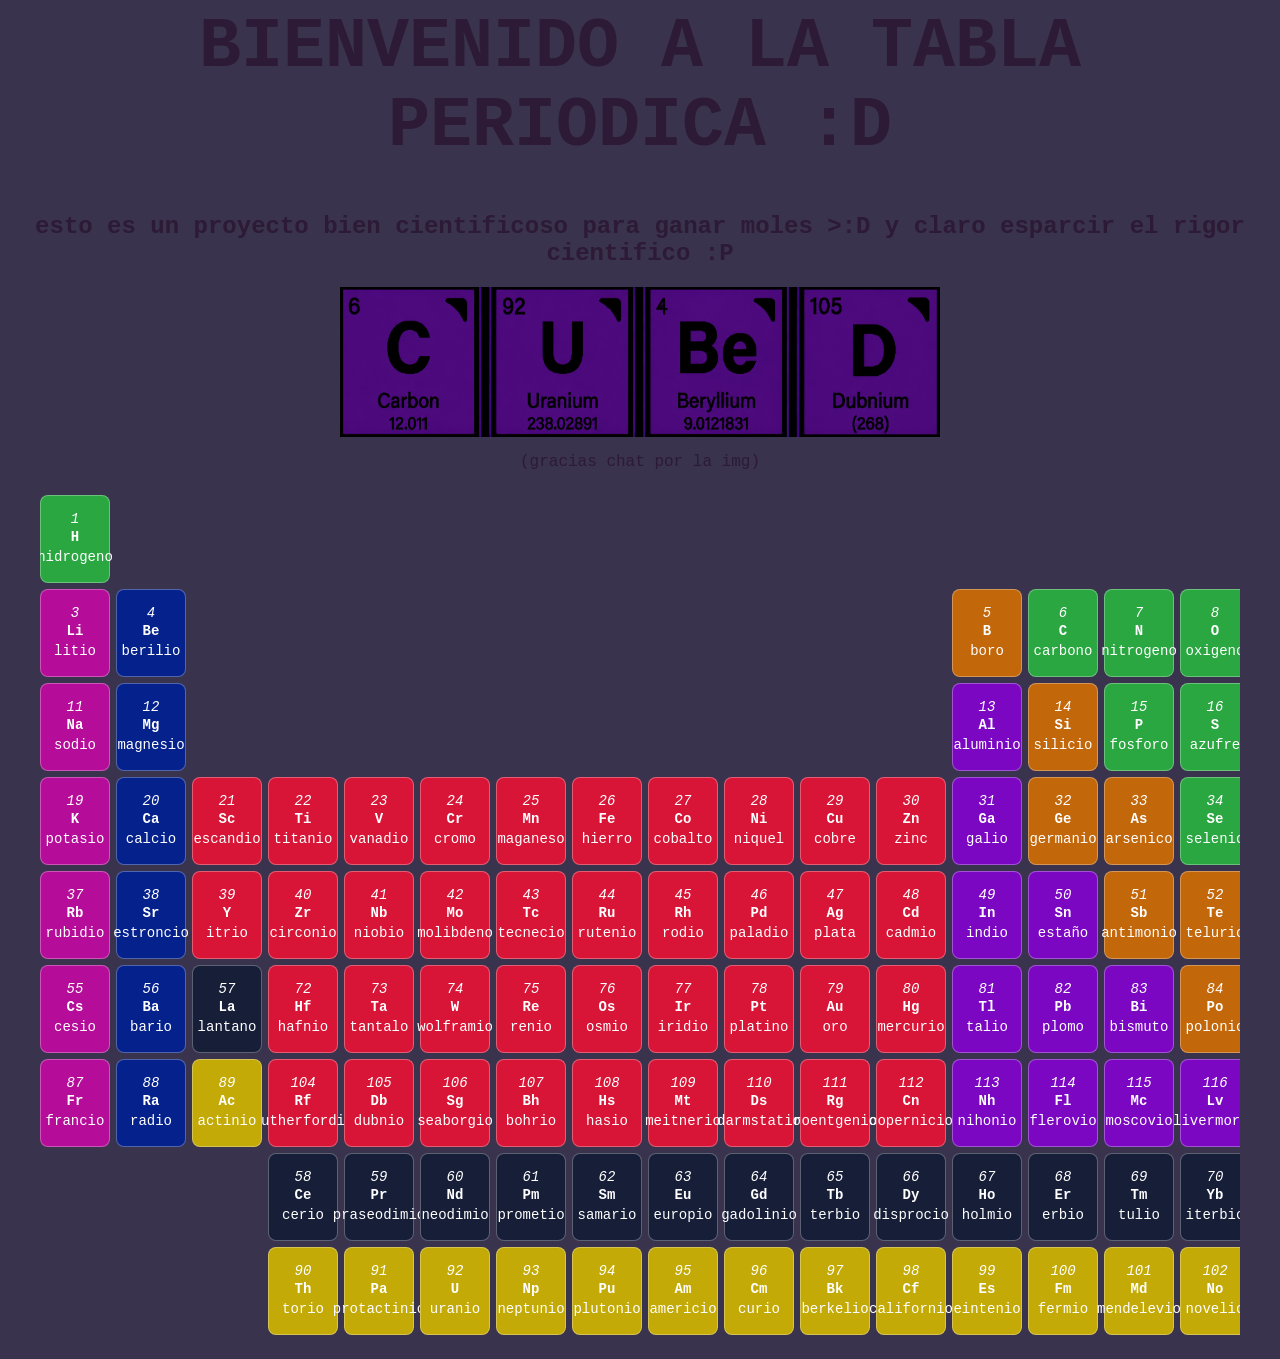
==== commit b642521e: "Add files via upload" ====
--- a/index.html
+++ b/index.html
@@ -10,7 +10,7 @@
         <div class="title">
             <h1>BIENVENIDO A LA TABLA PERIODICA :D</h1>
         </div>
-        <h2>esto es un projecto bien cientificoso para ganar moles >:D y claro exparcir el rigor cientifico :P</h2>    
+        <h2>esto es un proyecto bien cientificoso para ganar moles >:D y claro esparcir el rigor cientifico :P</h2>    
         <a href="https://cubed.hackclub.com/">
             <img src="Deep Violet Periodic Table Tiles.png" height="150" width="600">
         </a>
--- a/style.css
+++ b/style.css
@@ -0,0 +1,274 @@
+body {
+    background-color: rgb(57, 51, 78);
+    color: rgb(45, 26, 54);
+    text-align: center;
+    font-family: "Cascadia Code", Consolas, "Courier New", monospace;
+}
+.title{
+    font-size: 35px;
+}
+img,
+.tabla > div > div {
+    transition: transform 200ms ease, filter 200ms ease;
+}
+
+img:hover,
+.tabla > div > div:hover {
+    transform: scale(1.05);
+    filter: brightness(1.15);
+}
+
+.tabla {
+    display: grid;
+    grid-template-columns: repeat(18, 70px);
+    grid-template-rows: repeat(9, 88px);
+    gap: 6px;
+    width: 100%;
+    max-width: 1200px;
+    margin: 24px auto;
+    overflow-x: auto;
+}
+
+.tabla > div {
+    display: contents;
+}
+
+.tabla > div > div {
+    box-sizing: border-box;
+    display: flex;
+    flex-direction: column;
+    align-items: center;
+    justify-content: center;
+    min-width: 0;
+    border: 1px solid rgba(255, 255, 255, 0.3);
+    border-radius: 8px;
+    background-color: rgba(255, 255, 255, 0.12);
+    color: white;
+    font-size: 14px;
+}
+.tabla .actinidos > div {
+    background-color: rgb(195, 170, 7);
+}
+
+.tabla .alcalinos > div {
+    background-color: rgb(181, 12, 153);
+}
+
+.tabla .lantanidos > div {
+    background-color: rgb(22, 30, 56);
+}
+
+.tabla .gasesnobles > div {
+    background-color: rgb(17, 160, 4);
+}
+
+.tabla .halogenos > div {
+    background-color: rgb(6, 151, 229);
+}
+
+
+.tabla .nometales > div {
+    background-color: rgb(42, 167, 65);
+}
+
+.tabla .metaloides > div {
+    background-color: rgb(195, 103, 11);
+}
+
+.tabla .metalesp > div {
+    background-color: rgb(123, 7, 195);
+}
+
+.tabla .metalesdtransi > div {
+    background-color: rgb(216, 21, 54);
+}
+
+.tabla .alcalinoterreos > div {
+    background-color: rgb(5, 34, 140);
+}
+
+.tabla p,
+.tabla h1 {
+    margin: 2px 0;
+    font-size: 1em;
+}
+
+.hidrogeno { grid-area: 1 / 1; }
+.helio { grid-area: 1 / 18; }
+
+.litio { grid-area: 2 / 1; }
+.berilio { grid-area: 2 / 2; }
+.boro { grid-area: 2 / 13; }
+.carbono { grid-area: 2 / 14; }
+.nitrogeno { grid-area: 2 / 15; }
+.oxigeno { grid-area: 2 / 16; }
+.fluor { grid-area: 2 / 17; }
+.neon { grid-area: 2 / 18; }
+
+.sodio { grid-area: 3 / 1; }
+.magnesio { grid-area: 3 / 2; }
+.aluminio { grid-area: 3 / 13; }
+.silicio { grid-area: 3 / 14; }
+.fosforo { grid-area: 3 / 15; }
+.azufre { grid-area: 3 / 16; }
+.cloro { grid-area: 3 / 17; }
+.argon { grid-area: 3 / 18; }
+
+.potasio { grid-area: 4 / 1; }
+.calcio { grid-area: 4 / 2; }
+.escandio { grid-area: 4 / 3; }
+.titanio { grid-area: 4 / 4; }
+.vanadio { grid-area: 4 / 5; }
+.cromo { grid-area: 4 / 6; }
+.manganeso { grid-area: 4 / 7; }
+.hierro { grid-area: 4 / 8; }
+.cobalto { grid-area: 4 / 9; }
+.niquel { grid-area: 4 / 10; }
+.cobre { grid-area: 4 / 11; }
+.zinc { grid-area: 4 / 12; }
+.galio { grid-area: 4 / 13; }
+.germanio { grid-area: 4 / 14; }
+.arsenico { grid-area: 4 / 15; }
+.selenio { grid-area: 4 / 16; }
+.bromo { grid-area: 4 / 17; }
+.kripton { grid-area: 4 / 18; }
+
+.rubidio { grid-area: 5 / 1; }
+.estroncio { grid-area: 5 / 2; }
+.itrio { grid-area: 5 / 3; }
+.circonio { grid-area: 5 / 4; }
+.niobio { grid-area: 5 / 5; }
+.molibdeno { grid-area: 5 / 6; }
+.tecnecio { grid-area: 5 / 7; }
+.rutenio { grid-area: 5 / 8; }
+.rodio { grid-area: 5 / 9; }
+.paladio { grid-area: 5 / 10; }
+.plata { grid-area: 5 / 11; }
+.cadmio { grid-area: 5 / 12; }
+.indio { grid-area: 5 / 13; }
+.estaño { grid-area: 5 / 14; }
+.antimonio { grid-area: 5 / 15; }
+.telurio { grid-area: 5 / 16; }
+.yodo { grid-area: 5 / 17; }
+.xenon { grid-area: 5 / 18; }
+
+.cesio { grid-area: 6 / 1; }
+.bario { grid-area: 6 / 2; }
+.lantano { grid-area: 6 / 3; }
+.hafnio { grid-area: 6 / 4; }
+.tantalo { grid-area: 6 / 5; }
+.wolframio { grid-area: 6 / 6; }
+.renio { grid-area: 6 / 7; }
+.osmio { grid-area: 6 / 8; }
+.iridio { grid-area: 6 / 9; }
+.platino { grid-area: 6 / 10; }
+.oro { grid-area: 6 / 11; }
+.mercurio { grid-area: 6 / 12; }
+.talio { grid-area: 6 / 13; }
+.plomo { grid-area: 6 / 14; }
+.bismuto { grid-area: 6 / 15; }
+.polonio { grid-area: 6 / 16; }
+.astato { grid-area: 6 / 17; }
+.radon { grid-area: 6 / 18; }
+
+.francio { grid-area: 7 / 1; }
+.radio { grid-area: 7 / 2; }
+.actinio { grid-area: 7 / 3; }
+.rutherfordio { grid-area: 7 / 4; }
+.dubnio { grid-area: 7 / 5; }
+.seaborgio { grid-area: 7 / 6; }
+.bohrio { grid-area: 7 / 7; }
+.hasio { grid-area: 7 / 8; }
+.meitnerio { grid-area: 7 / 9; }
+.darmstatio { grid-area: 7 / 10; }
+.roentgenio { grid-area: 7 / 11; }
+.copernicio { grid-area: 7 / 12; }
+.nihonio { grid-area: 7 / 13; }
+.flerovio { grid-area: 7 / 14; }
+.moscovio { grid-area: 7 / 15; }
+.livermorio { grid-area: 7 / 16; }
+.teneso { grid-area: 7 / 17; }
+.ognaneson { grid-area: 7 / 18; }
+
+.cerio { grid-area: 8 / 4; }
+.praseodimio { grid-area: 8 / 5; }
+.neodimio { grid-area: 8 / 6; }
+.prometio { grid-area: 8 / 7; }
+.samario { grid-area: 8 / 8; }
+.europio { grid-area: 8 / 9; }
+.gadolinio { grid-area: 8 / 10; }
+.terbio { grid-area: 8 / 11; }
+.disprosio { grid-area: 8 / 12; }
+.holmio { grid-area: 8 / 13; }
+.erbio { grid-area: 8 / 14; }
+.tulio { grid-area: 8 / 15; }
+.iterbio { grid-area: 8 / 16; }
+.lutecio { grid-area: 8 / 17; }
+
+.torio { grid-area: 9 / 4; }
+.protactinio { grid-area: 9 / 5; }
+.uranio { grid-area: 9 / 6; }
+.neptunio { grid-area: 9 / 7; }
+.plutonio { grid-area: 9 / 8; }
+.americio { grid-area: 9 / 9; }
+.curio { grid-area: 9 / 10; }
+.berkelio { grid-area: 9 / 11; }
+.californio { grid-area: 9 / 12; }
+.einstenio { grid-area: 9 / 13; }
+.fermio { grid-area: 9 / 14; }
+.mendelevio { grid-area: 9 / 15; }
+.nobelio { grid-area: 9 / 16; }
+.lawrencio { grid-area: 9 / 17; }
+
+.element-tooltip {
+    position: fixed;
+    z-index: 100;
+    box-sizing: border-box;
+    width: 250px;
+    max-height: calc(100vh - 16px);
+    overflow-y: auto;
+    padding: 10px;
+    border: 1px solid rgba(255, 255, 255, 0.3);
+    border-radius: 8px;
+    background: #222;
+    color: white;
+    text-align: center;
+    pointer-events: none;
+    opacity: 0;
+    visibility: hidden;
+    transition: opacity 200ms ease;
+}
+
+.element-tooltip.is-visible {
+    opacity: 1;
+    visibility: visible;
+}
+
+.element-tooltip .element-tooltip__image {
+    display: block;
+    width: 100%;
+    height: 100px;
+    object-fit: cover;
+    border-radius: 4px;
+    margin-bottom: 8px;
+}
+
+.element-tooltip p,
+.element-tooltip h2 {
+    margin: 4px 0;
+    overflow-wrap: anywhere;
+}
+
+.element-tooltip .element-tooltip__symbol {
+    font-size: 1.5em;
+}
+
+.element-tooltip__details {
+    text-align: left;
+    font-size: 12px;
+}
+
+.element-tooltip__configuration {
+    border-top: 1px solid rgba(255, 255, 255, 0.25);
+    padding-top: 6px;
+}
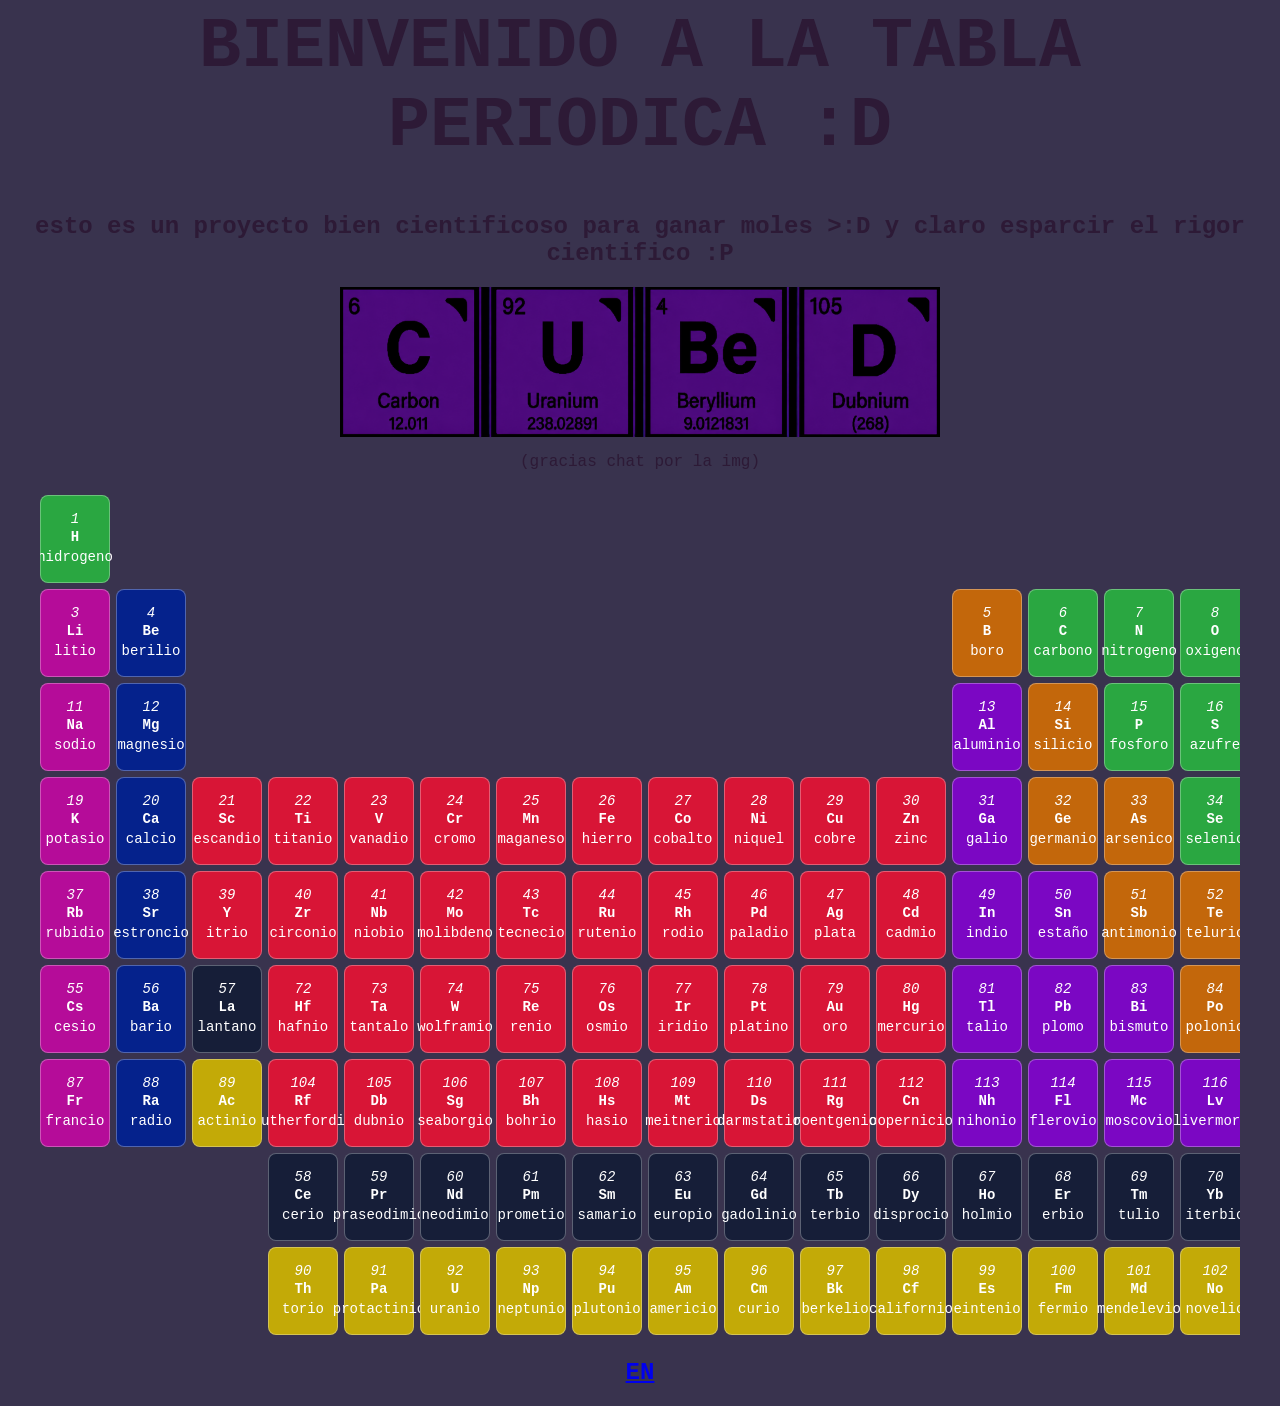
==== commit ce3aa34c: "Add files via upload" ====
--- a/index.html
+++ b/index.html
@@ -642,5 +642,6 @@
             </div>
         </div>
         <script src="tooltip.js"></script>
+        <a href="inglisindex.html"><h2>EN</h2></a>
     </body>
 </html>
